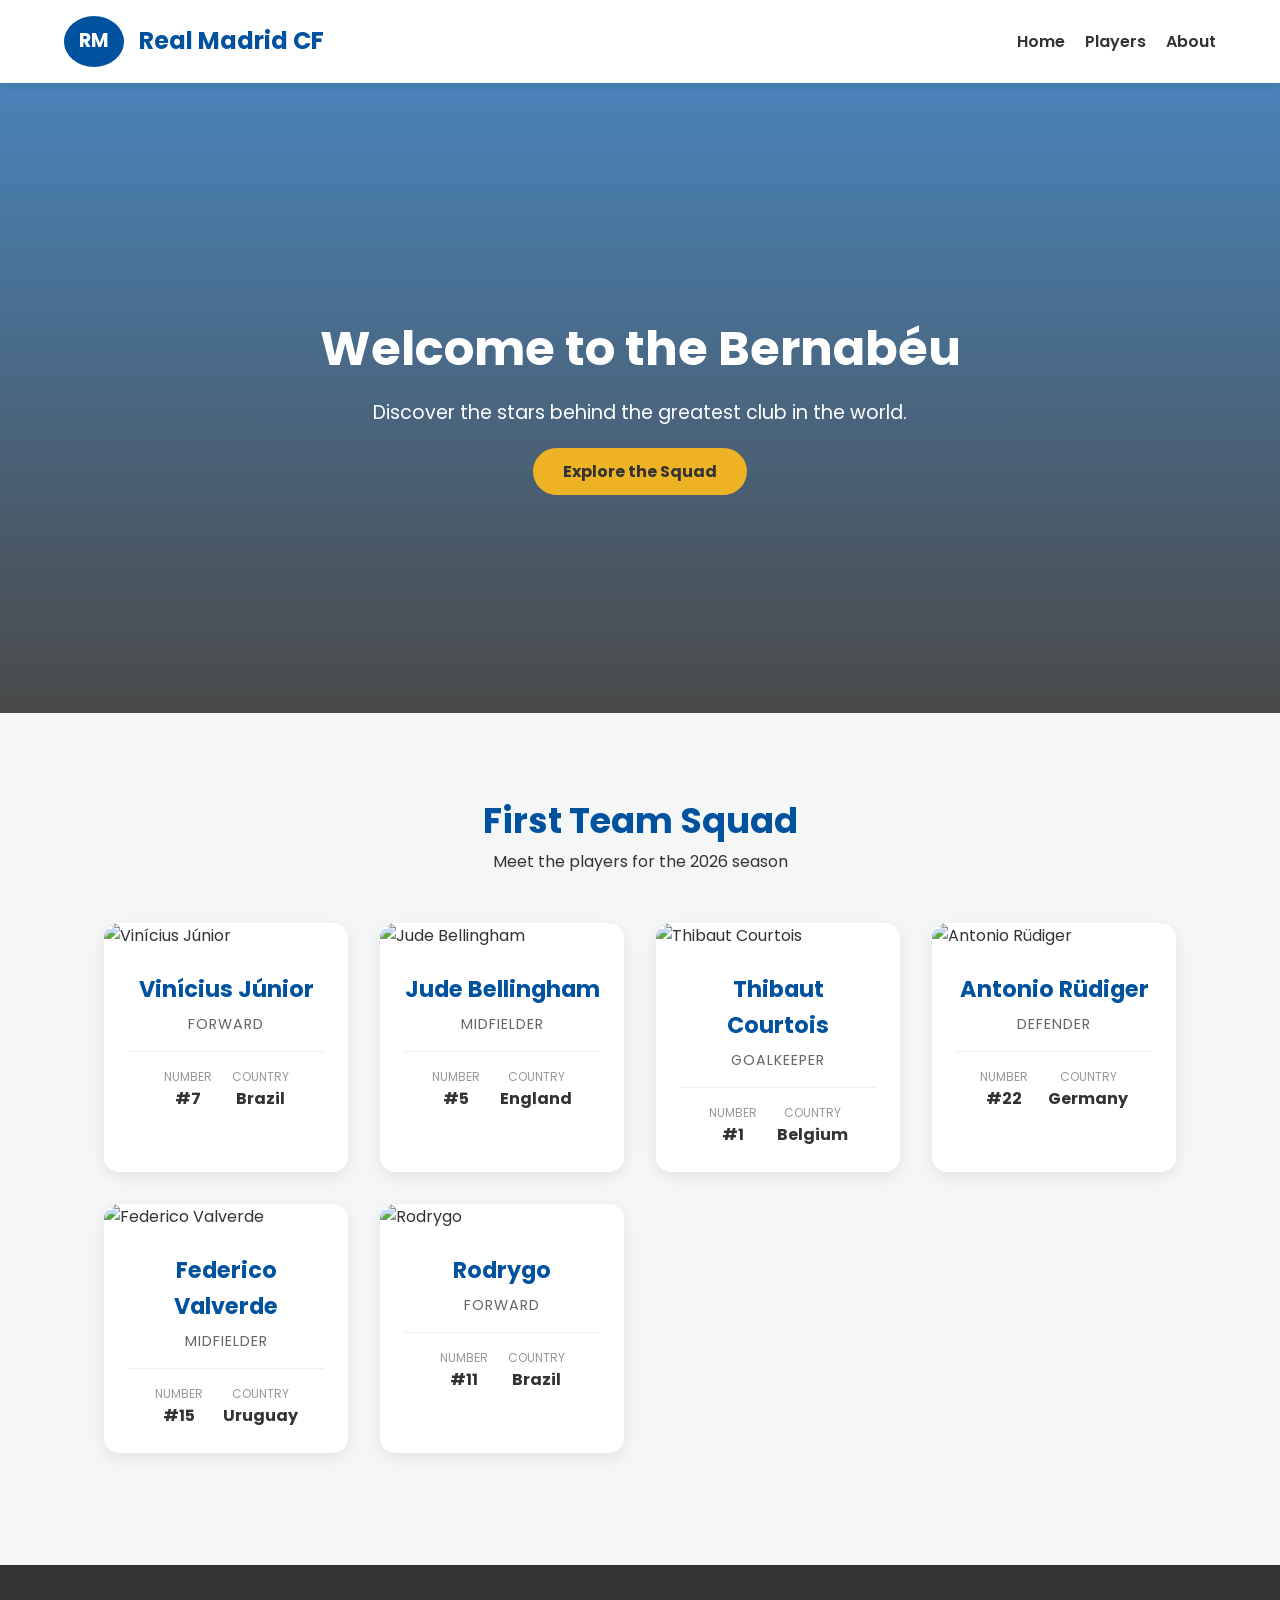
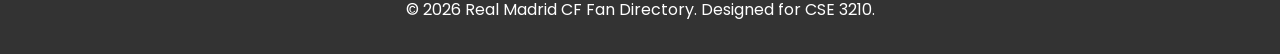
==== lab test/index.html @ 1299cb27 "lab test" ====
<!doctype html>
<html lang="en">
  <head>
    <meta charset="UTF-8" />
    <meta name="viewport" content="width=device-width, initial-scale=1.0" />
    <title>Real Madrid | Player Directory</title>
    <!-- Google Fonts for modern typography -->
    <link
      href="https://fonts.googleapis.com/css2?family=Poppins:wght@300;400;600;700&display=swap"
      rel="stylesheet"
    />
    <link rel="stylesheet" href="style.css" />
  </head>
  <body>
    <!-- Navigation Bar -->
    <nav class="navbar">
      <div class="nav-brand">
        <div class="logo">RM</div>
        <h1>Real Madrid CF</h1>
      </div>
      <ul class="nav-links">
        <li><a href="/">Home</a></li>
        <li><a href="#squad">Players</a></li>
        <li><a href="#about">About</a></li>
      </ul>
    </nav>

    <!-- Hero Section -->
    <header id="hero" class="hero-section">
      <div class="hero-content">
        <h2>Welcome to the Bernabéu</h2>
        <p>Discover the stars behind the greatest club in the world.</p>
        <a href="#squad" class="btn-primary">Explore the Squad</a>
      </div>
    </header>

    <!-- Player Section -->
    <section id="squad" class="player-section">
      <div class="section-header">
        <h2>First Team Squad</h2>
        <p>Meet the players for the 2026 season</p>
      </div>

      <!-- JS will inject player cards here -->
      <div id="player-container" class="player-grid">
        <!-- Cards go here dynamically -->
      </div>
    </section>

    <!-- Footer -->
    <footer id="about">
      <p>&copy; 2026 Real Madrid CF Fan Directory. Designed for CSE 3210.</p>
    </footer>

    <script src="script.js"></script>
  </body>
</html>
---- lab test/style.css ----
/* --- Base Styles & Variables --- */
:root {
  --primary-color: #00529f; /* Madrid Blue */
  --accent-color: #eeb324; /* Gold */
  --text-dark: #333333;
  --text-light: #ffffff;
  --bg-light: #f4f7f6;
}

* {
  margin: 0;
  padding: 0;
  box-sizing: border-box;
}

body {
  font-family: "Poppins", sans-serif;
  background-color: var(--bg-light);
  color: var(--text-dark);
  line-height: 1.6;
}

/* --- Navigation Bar --- */
.navbar {
  display: flex;
  justify-content: space-between;
  align-items: center;
  background-color: var(--text-light);
  padding: 1rem 5%;
  box-shadow: 0 2px 10px rgba(0, 0, 0, 0.1);
  position: sticky;
  top: 0;
  z-index: 100;
}

.nav-brand {
  display: flex;
  align-items: center;
  gap: 15px;
}

.logo {
  background-color: var(--primary-color);
  color: var(--text-light);
  font-weight: 700;
  padding: 10px 15px;
  border-radius: 50%;
  font-size: 1.2rem;
}

.nav-brand h1 {
  font-size: 1.5rem;
  color: var(--primary-color);
}

.nav-links {
  list-style: none;
  display: flex;
  gap: 20px;
}

.nav-links a {
  text-decoration: none;
  color: var(--text-dark);
  font-weight: 600;
  transition: color 0.3s;
}

.nav-links a:hover {
  color: var(--primary-color);
}

/* --- Hero Section --- */
.hero-section {
  height: 70vh;
  background:
    linear-gradient(rgba(0, 82, 159, 0.7), rgba(0, 0, 0, 0.7)),
    url("https://images.unsplash.com/photo-1508344928928-7165b67de128?q=80&w=2000&auto=format&fit=crop")
      center/cover;
  display: flex;
  align-items: center;
  justify-content: center;
  text-align: center;
  color: var(--text-light);
}

.hero-content h2 {
  font-size: 3rem;
  margin-bottom: 10px;
}

.hero-content p {
  font-size: 1.2rem;
  margin-bottom: 30px;
}

.btn-primary {
  background-color: var(--accent-color);
  color: var(--text-dark);
  padding: 12px 30px;
  text-decoration: none;
  font-weight: 700;
  border-radius: 25px;
  transition:
    transform 0.3s,
    box-shadow 0.3s;
}

.btn-primary:hover {
  transform: translateY(-3px);
  box-shadow: 0 4px 15px rgba(238, 179, 36, 0.4);
}

/* --- Player Section & Grid --- */
.player-section {
  padding: 5rem 5%;
  max-width: 1200px;
  margin: 0 auto;
}

.section-header {
  text-align: center;
  margin-bottom: 3rem;
}

.section-header h2 {
  font-size: 2.2rem;
  color: var(--primary-color);
}

/* CSS GRID: Handles the Responsive Requirement automatically */
.player-grid {
  display: grid;
  gap: 2rem;
  /* Default for Mobile: 1 card per row */
  grid-template-columns: 1fr;
}

/* Tablet: 2 cards per row */
@media (min-width: 768px) {
  .player-grid {
    grid-template-columns: repeat(2, 1fr);
  }
}

/* Desktop: 4 cards per row */
@media (min-width: 1024px) {
  .player-grid {
    grid-template-columns: repeat(4, 1fr);
  }
}

/* --- Player Cards --- */
.player-card {
  background: var(--text-light);
  border-radius: 15px;
  overflow: hidden;
  box-shadow: 0 5px 15px rgba(0, 0, 0, 0.08);
  transition:
    transform 0.3s ease,
    box-shadow 0.3s ease;
  position: relative;
}

.player-card:hover {
  transform: translateY(-10px);
  box-shadow: 0 10px 25px rgba(0, 0, 0, 0.15);
}

.player-img {
  width: 100%;
  height: 250px;
  object-fit: cover;
}

.player-info {
  padding: 1.5rem;
  text-align: center;
}

.player-info h3 {
  font-size: 1.4rem;
  color: var(--primary-color);
  margin-bottom: 5px;
}

.player-position {
  color: #666;
  font-size: 0.9rem;
  text-transform: uppercase;
  letter-spacing: 1px;
  margin-bottom: 15px;
}

.player-details {
  display: flex;
  justify-content: center;
  gap: 20px;
  border-top: 1px solid #eee;
  padding-top: 15px;
}

.detail-item {
  display: flex;
  flex-direction: column;
}

.detail-label {
  font-size: 0.75rem;
  color: #999;
}

.detail-value {
  font-weight: 700;
  color: var(--text-dark);
}

/* --- Footer --- */
footer {
  text-align: center;
  padding: 2rem;
  background-color: var(--text-dark);
  color: var(--text-light);
  margin-top: 2rem;
}
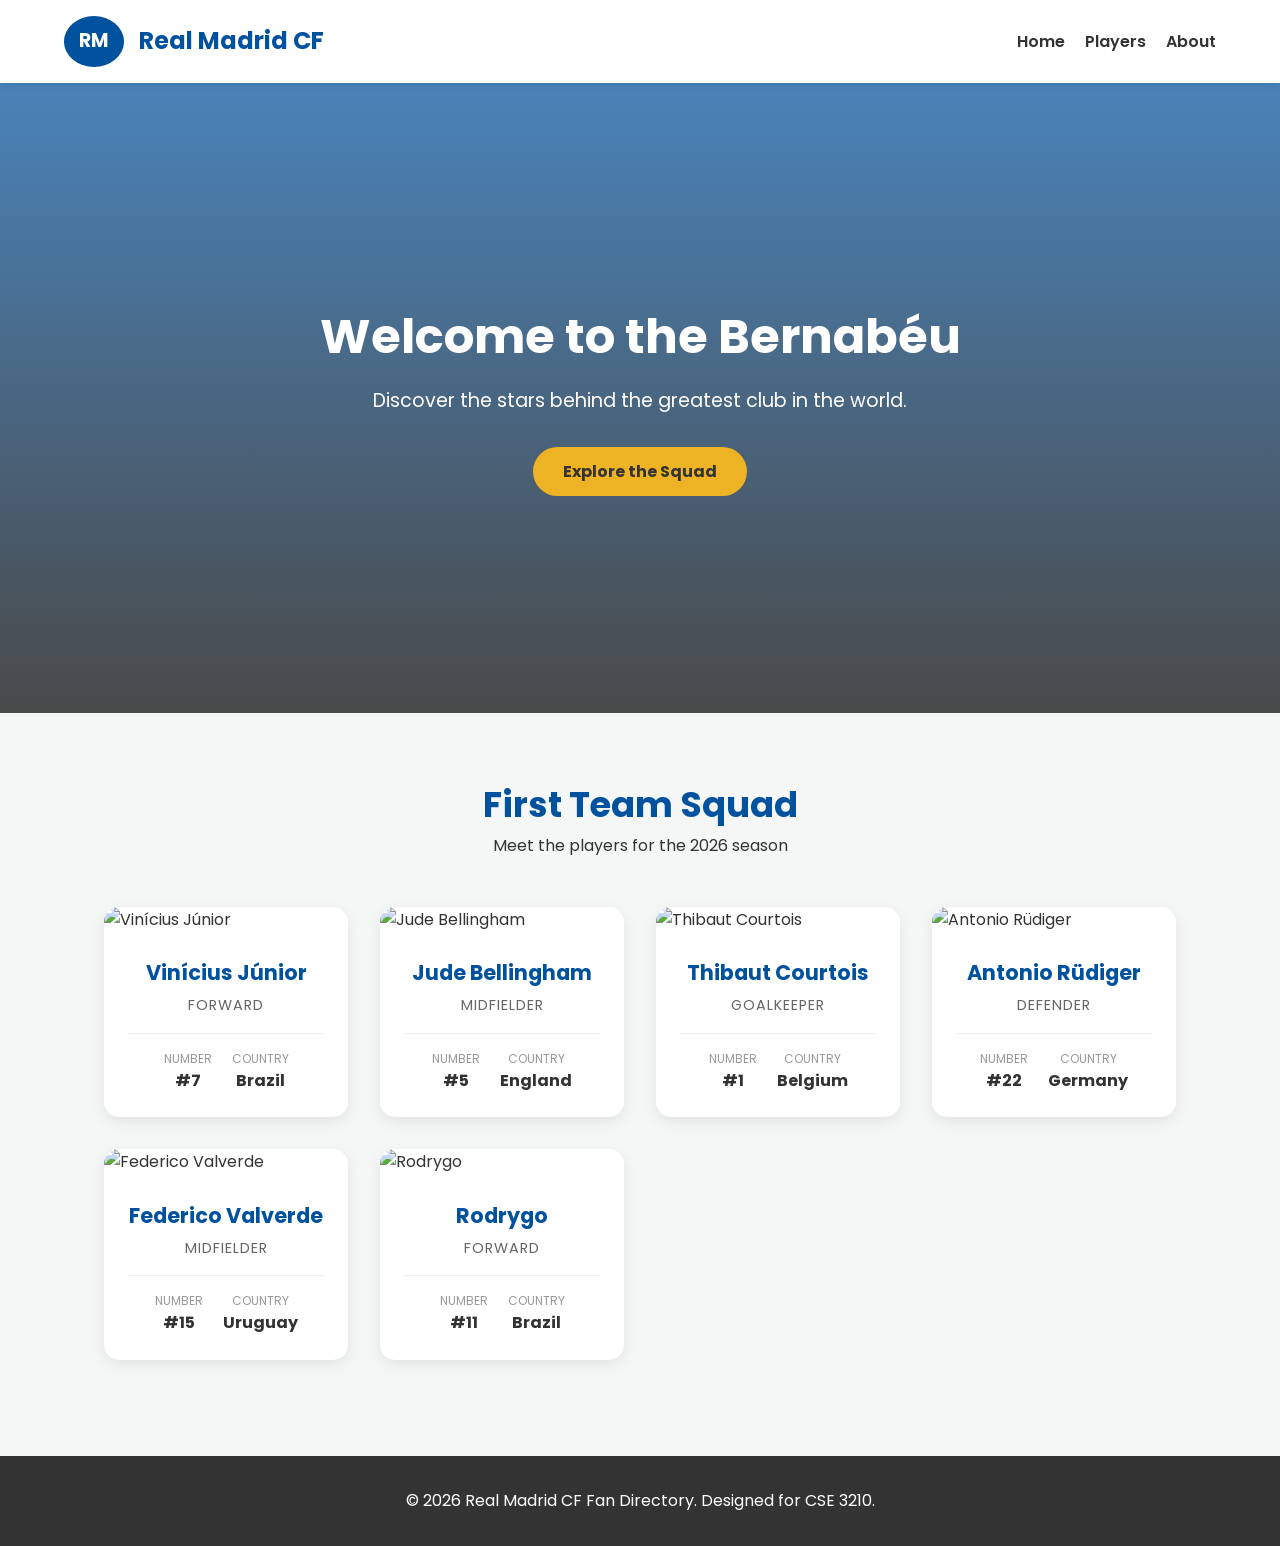
==== commit 4c23a200: "update navbar and hero scaling" ====
--- a/lab test/index.html
+++ b/lab test/index.html
@@ -18,8 +18,16 @@
         <div class="logo">RM</div>
         <h1>Real Madrid CF</h1>
       </div>
-      <ul class="nav-links">
-        <li><a href="/">Home</a></li>
+
+      <!-- Mobile Menu Icon (Hamburger) -->
+      <div class="menu-toggle" id="mobile-menu">
+        <span class="bar"></span>
+        <span class="bar"></span>
+        <span class="bar"></span>
+      </div>
+
+      <ul class="nav-links" id="nav-links">
+        <li><a href="#hero">Home</a></li>
         <li><a href="#squad">Players</a></li>
         <li><a href="#about">About</a></li>
       </ul>
--- a/lab test/style.css
+++ b/lab test/style.css
@@ -18,6 +18,7 @@
   background-color: var(--bg-light);
   color: var(--text-dark);
   line-height: 1.6;
+  overflow-x: hidden; /* Prevents horizontal scroll on mobile */
 }
 
 /* --- Navigation Bar --- */
@@ -30,7 +31,7 @@
   box-shadow: 0 2px 10px rgba(0, 0, 0, 0.1);
   position: sticky;
   top: 0;
-  z-index: 100;
+  z-index: 1000;
 }
 
 .nav-brand {
@@ -70,6 +71,21 @@
   color: var(--primary-color);
 }
 
+/* Mobile Menu Toggle (Hamburger) */
+.menu-toggle {
+  display: none;
+  flex-direction: column;
+  cursor: pointer;
+}
+
+.menu-toggle .bar {
+  width: 25px;
+  height: 3px;
+  background-color: var(--primary-color);
+  margin: 4px 0;
+  transition: all 0.3s ease;
+}
+
 /* --- Hero Section --- */
 .hero-section {
   height: 70vh;
@@ -82,6 +98,7 @@
   justify-content: center;
   text-align: center;
   color: var(--text-light);
+  padding: 0 20px;
 }
 
 .hero-content h2 {
@@ -104,6 +121,7 @@
   transition:
     transform 0.3s,
     box-shadow 0.3s;
+  display: inline-block;
 }
 
 .btn-primary:hover {
@@ -113,7 +131,7 @@
 
 /* --- Player Section & Grid --- */
 .player-section {
-  padding: 5rem 5%;
+  padding: 4rem 5%;
   max-width: 1200px;
   margin: 0 auto;
 }
@@ -128,25 +146,22 @@
   color: var(--primary-color);
 }
 
-/* CSS GRID: Handles the Responsive Requirement automatically */
+/* CSS GRID: Handles Responsive Cards */
 .player-grid {
   display: grid;
   gap: 2rem;
-  /* Default for Mobile: 1 card per row */
-  grid-template-columns: 1fr;
-}
-
-/* Tablet: 2 cards per row */
+  grid-template-columns: 1fr; /* Mobile: 1 card per row */
+}
+
 @media (min-width: 768px) {
   .player-grid {
-    grid-template-columns: repeat(2, 1fr);
-  }
-}
-
-/* Desktop: 4 cards per row */
+    grid-template-columns: repeat(2, 1fr); /* Tablet: 2 cards per row */
+  }
+}
+
 @media (min-width: 1024px) {
   .player-grid {
-    grid-template-columns: repeat(4, 1fr);
+    grid-template-columns: repeat(4, 1fr); /* Desktop: 4 cards per row */
   }
 }
 
@@ -159,7 +174,6 @@
   transition:
     transform 0.3s ease,
     box-shadow 0.3s ease;
-  position: relative;
 }
 
 .player-card:hover {
@@ -179,7 +193,7 @@
 }
 
 .player-info h3 {
-  font-size: 1.4rem;
+  font-size: 1.3rem;
   color: var(--primary-color);
   margin-bottom: 5px;
 }
@@ -223,3 +237,69 @@
   color: var(--text-light);
   margin-top: 2rem;
 }
+
+/* =========================================
+   MEDIA QUERIES FOR MOBILE RESPONSIVENESS 
+   ========================================= */
+
+@media (max-width: 768px) {
+  /* Navbar Responsiveness */
+  .menu-toggle {
+    display: flex; /* Show hamburger menu */
+  }
+
+  .nav-links {
+    position: absolute;
+    top: 100%;
+    left: -100%; /* Hide menu off-screen */
+    width: 100%;
+    background-color: var(--text-light);
+    flex-direction: column;
+    text-align: center;
+    transition: 0.3s ease-in-out;
+    box-shadow: 0 5px 10px rgba(0, 0, 0, 0.1);
+    padding: 0;
+  }
+
+  .nav-links.active {
+    left: 0; /* Slide in menu */
+  }
+
+  .nav-links li {
+    padding: 15px 0;
+    border-bottom: 1px solid #eee;
+  }
+
+  .nav-brand h1 {
+    font-size: 1.2rem; /* Smaller logo text */
+  }
+
+  /* Hamburger Animation when active */
+  .menu-toggle.is-active .bar:nth-child(2) {
+    opacity: 0;
+  }
+  .menu-toggle.is-active .bar:nth-child(1) {
+    transform: translateY(7px) rotate(45deg);
+  }
+  .menu-toggle.is-active .bar:nth-child(3) {
+    transform: translateY(-7px) rotate(-45deg);
+  }
+
+  /* Hero Section Responsiveness */
+  .hero-section {
+    height: 60vh;
+  }
+
+  .hero-content h2 {
+    font-size: 2.2rem; /* Adjust heading size */
+  }
+
+  .hero-content p {
+    font-size: 1rem;
+  }
+
+  /* Section Header Responsiveness */
+  .section-header h2 {
+    font-size: 1.8rem;
+  }
+}
